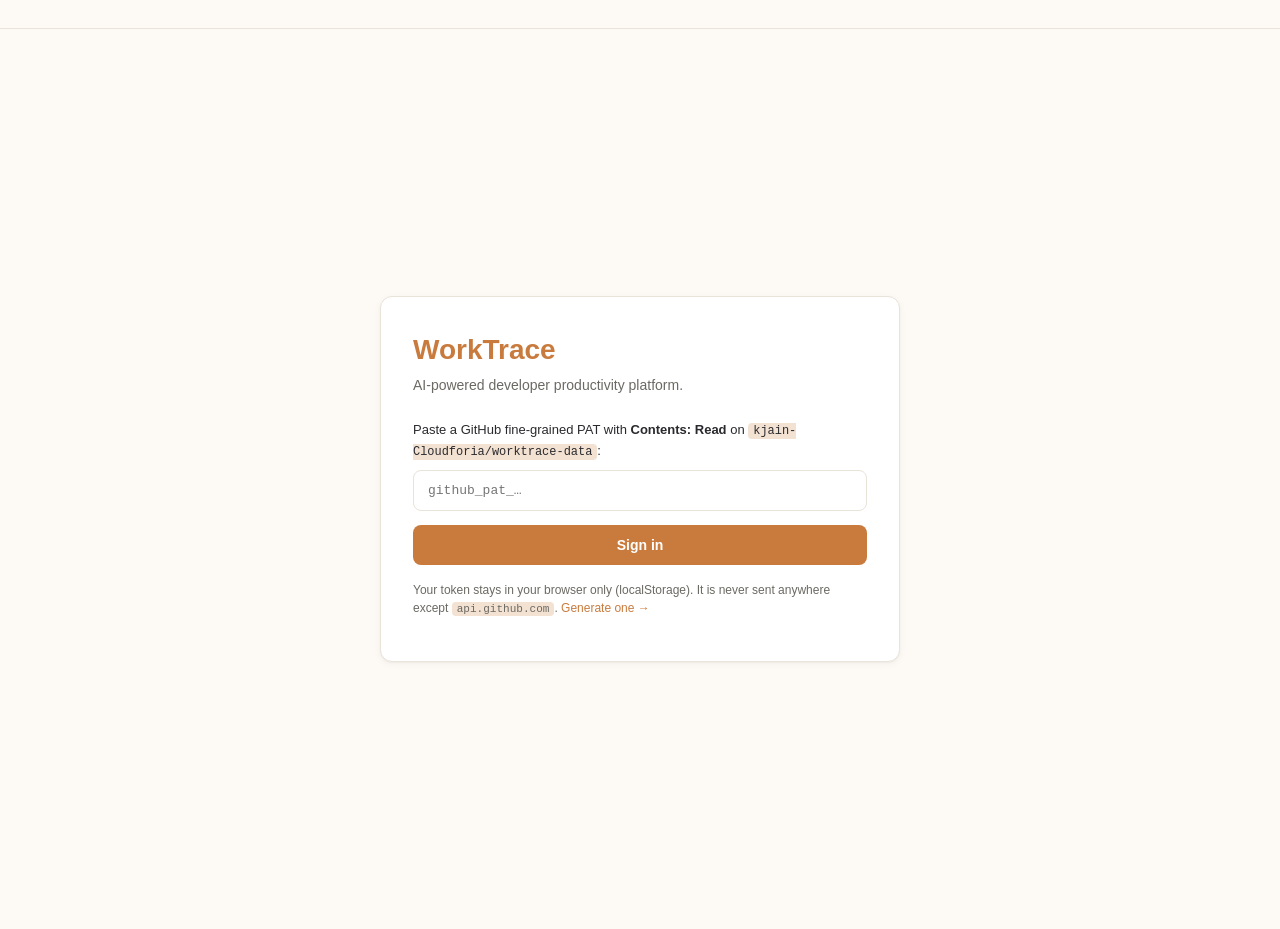
==== docs/index.html @ 78d32d36 "Phase 2: WorkTrace dashboard scaffold Vanilla HTML/JS/CSS dashboard — no framework, no build step. P" ====
<!doctype html>
<html lang="en">
<head>
  <meta charset="utf-8" />
  <meta name="viewport" content="width=device-width, initial-scale=1" />
  <title>WorkTrace — AI-Powered Developer Productivity Platform</title>
  <meta name="description" content="WorkTrace dashboard — module grid for personal productivity tracking. All data private to the team." />
  <link rel="stylesheet" href="shell.css" />
</head>
<body>

  <!--
    The shell is rendered entirely by shell.js. This skeleton only provides
    mount points so JS can take over after DOMContentLoaded.

    Mount points:
      #wt-header       — top bar (date/time, platform title, user)
      #wt-login        — first-visit login screen (PAT paste)
      #wt-app          — main app surface (grid or detail view)
      #wt-error        — fatal error banner (auth failure, etc.)

    Hide everything until JS decides what to show.
  -->

  <header id="wt-header" class="wt-header" hidden></header>

  <main id="wt-main">
    <section id="wt-login" class="wt-login" hidden>
      <div class="wt-login__panel">
        <h1>WorkTrace</h1>
        <p class="wt-login__tagline">AI-powered developer productivity platform.</p>

        <label class="wt-login__label" for="wt-pat-input">
          Paste a GitHub fine-grained PAT with <strong>Contents: Read</strong> on
          <code>kjain-Cloudforia/worktrace-data</code>:
        </label>
        <input
          id="wt-pat-input"
          type="password"
          class="wt-login__input"
          placeholder="github_pat_…"
          autocomplete="off"
          spellcheck="false" />

        <button id="wt-login-submit" class="wt-login__submit" type="button">
          Sign in
        </button>

        <p class="wt-login__hint">
          Your token stays in your browser only (localStorage). It is never sent anywhere
          except <code>api.github.com</code>. <a href="https://github.com/settings/personal-access-tokens/new" target="_blank" rel="noopener">Generate one →</a>
        </p>
        <p class="wt-login__error" id="wt-login-error" hidden></p>
      </div>
    </section>

    <section id="wt-app" class="wt-app" hidden>
      <!-- Grid (tile) view or detail view rendered here by shell.js -->
    </section>

    <section id="wt-error" class="wt-error" hidden></section>
  </main>

  <!-- module-registry is fetched at runtime so adding a module doesn't require editing index.html -->
  <script type="module" src="shell.js"></script>
</body>
</html>
---- docs/shell.css ----
/* ============================================================
   WorkTrace — shell.css
   Single shared stylesheet for the platform shell (header, grid,
   login, detail view). Module-specific styles live in their own
   modules/<m>/module.css and are loaded on demand by shell.js.
   ============================================================ */

:root {
  /* WorkTrace palette — warm + comforting (matches the project's chosen vibe).
     Hand-picked, not from a library, to keep the stylesheet zero-dependency. */
  --wt-bg:           #fdfaf6;    /* off-white, warm */
  --wt-fg:           #2a2a2e;
  --wt-fg-muted:    #6b6963;
  --wt-accent:       #c97b3d;    /* warm amber/terracotta */
  --wt-accent-soft:  #f3e2d2;
  --wt-tile-bg:      #ffffff;
  --wt-tile-border:  #e9e3da;
  --wt-tile-shadow:  0 1px 2px rgba(0,0,0,.04), 0 2px 8px rgba(0,0,0,.04);
  --wt-tile-hover:   0 2px 4px rgba(0,0,0,.06), 0 8px 24px rgba(0,0,0,.08);
  --wt-danger:       #c0392b;
  --wt-radius:       12px;
  --wt-gap:          24px;

  --wt-font-sans: -apple-system, BlinkMacSystemFont, "Segoe UI",
                  "Helvetica Neue", Arial, sans-serif;
  --wt-font-mono: ui-monospace, SFMono-Regular, "SF Mono", Menlo,
                  Consolas, "Liberation Mono", monospace;
}

* { box-sizing: border-box; }
html, body { margin: 0; padding: 0; }
body {
  font-family: var(--wt-font-sans);
  font-size: 15px;
  line-height: 1.5;
  color: var(--wt-fg);
  background: var(--wt-bg);
  min-height: 100vh;
}
a { color: var(--wt-accent); text-decoration: none; }
a:hover { text-decoration: underline; }
code { font-family: var(--wt-font-mono); font-size: 0.92em; background: var(--wt-accent-soft); padding: 1px 5px; border-radius: 4px; }

/* ---------- Header (top bar) ---------------------------------- */
.wt-header {
  display: grid;
  grid-template-columns: 1fr auto 1fr;
  align-items: center;
  gap: 16px;
  padding: 14px 24px;
  background: var(--wt-bg);
  border-bottom: 1px solid var(--wt-tile-border);
  position: sticky;
  top: 0;
  z-index: 10;
}
.wt-header__date {
  font-variant-numeric: tabular-nums;
  color: var(--wt-fg-muted);
  font-size: 14px;
}
.wt-header__title {
  font-weight: 600;
  font-size: 16px;
  text-align: center;
  letter-spacing: 0.2px;
}
.wt-header__title .wt-accent { color: var(--wt-accent); }
.wt-header__user {
  text-align: right;
  font-size: 14px;
  color: var(--wt-fg);
  display: flex;
  align-items: center;
  justify-content: flex-end;
  gap: 8px;
}
.wt-header__user-name { font-weight: 500; }
.wt-header__signout {
  background: none;
  border: 1px solid var(--wt-tile-border);
  color: var(--wt-fg-muted);
  padding: 4px 10px;
  border-radius: 6px;
  cursor: pointer;
  font-size: 12px;
}
.wt-header__signout:hover { color: var(--wt-danger); border-color: var(--wt-danger); }

/* ---------- Login screen -------------------------------------- */
.wt-login {
  min-height: calc(100vh - 0px);
  display: flex;
  align-items: center;
  justify-content: center;
  padding: 32px 16px;
}
.wt-login__panel {
  max-width: 520px;
  width: 100%;
  background: var(--wt-tile-bg);
  border: 1px solid var(--wt-tile-border);
  border-radius: var(--wt-radius);
  padding: 32px;
  box-shadow: var(--wt-tile-shadow);
}
.wt-login__panel h1 {
  margin: 0 0 4px;
  font-size: 28px;
  color: var(--wt-accent);
}
.wt-login__tagline {
  margin: 0 0 24px;
  color: var(--wt-fg-muted);
  font-size: 14px;
}
.wt-login__label {
  display: block;
  font-size: 13px;
  color: var(--wt-fg);
  margin-bottom: 8px;
}
.wt-login__input {
  width: 100%;
  padding: 12px 14px;
  border: 1px solid var(--wt-tile-border);
  border-radius: 8px;
  font-family: var(--wt-font-mono);
  font-size: 13px;
  background: #fff;
}
.wt-login__input:focus {
  outline: none;
  border-color: var(--wt-accent);
  box-shadow: 0 0 0 3px var(--wt-accent-soft);
}
.wt-login__submit {
  margin-top: 14px;
  padding: 12px 20px;
  background: var(--wt-accent);
  color: #fff;
  border: none;
  border-radius: 8px;
  font-size: 14px;
  font-weight: 600;
  cursor: pointer;
  width: 100%;
}
.wt-login__submit:hover { background: #b56930; }
.wt-login__submit:disabled { background: var(--wt-fg-muted); cursor: wait; }
.wt-login__hint {
  margin-top: 16px;
  font-size: 12px;
  color: var(--wt-fg-muted);
  line-height: 1.5;
}
.wt-login__error {
  margin-top: 12px;
  padding: 10px 12px;
  background: #fbecea;
  color: var(--wt-danger);
  border-radius: 6px;
  font-size: 13px;
}

/* ---------- App surface (grid) -------------------------------- */
.wt-app {
  max-width: 1200px;
  margin: 0 auto;
  padding: var(--wt-gap);
}
.wt-grid {
  display: grid;
  grid-template-columns: repeat(2, 1fr);
  gap: var(--wt-gap);
}
@media (max-width: 700px) {
  .wt-grid { grid-template-columns: 1fr; }
}

.wt-tile {
  background: var(--wt-tile-bg);
  border: 1px solid var(--wt-tile-border);
  border-radius: var(--wt-radius);
  padding: 20px;
  box-shadow: var(--wt-tile-shadow);
  cursor: pointer;
  transition: box-shadow 0.18s ease, transform 0.18s ease;
  min-height: 200px;
  display: flex;
  flex-direction: column;
}
.wt-tile:hover {
  box-shadow: var(--wt-tile-hover);
  transform: translateY(-2px);
}
.wt-tile__header {
  display: flex;
  justify-content: space-between;
  align-items: baseline;
  margin-bottom: 12px;
}
.wt-tile__name {
  margin: 0;
  font-size: 17px;
  font-weight: 600;
  color: var(--wt-fg);
}
.wt-tile__desc {
  font-size: 12px;
  color: var(--wt-fg-muted);
}
.wt-tile__body {
  flex: 1;
  font-size: 14px;
  color: var(--wt-fg);
  line-height: 1.5;
}
.wt-tile__placeholder {
  color: var(--wt-fg-muted);
  text-align: center;
  padding: 24px 0;
  font-size: 14px;
  font-style: italic;
}

/* ---------- Detail view --------------------------------------- */
.wt-detail {
  background: var(--wt-tile-bg);
  border: 1px solid var(--wt-tile-border);
  border-radius: var(--wt-radius);
  padding: 24px;
  box-shadow: var(--wt-tile-shadow);
}
.wt-detail__back {
  background: none;
  border: 1px solid var(--wt-tile-border);
  padding: 6px 12px;
  border-radius: 6px;
  cursor: pointer;
  color: var(--wt-fg-muted);
  font-size: 13px;
  margin-bottom: 16px;
}
.wt-detail__back:hover { color: var(--wt-fg); }
.wt-detail__title {
  margin: 0 0 16px;
  font-size: 22px;
  color: var(--wt-accent);
}

/* ---------- Error banner -------------------------------------- */
.wt-error {
  max-width: 800px;
  margin: 32px auto;
  padding: 16px 20px;
  background: #fbecea;
  border: 1px solid #f3c2bc;
  border-radius: var(--wt-radius);
  color: var(--wt-danger);
}
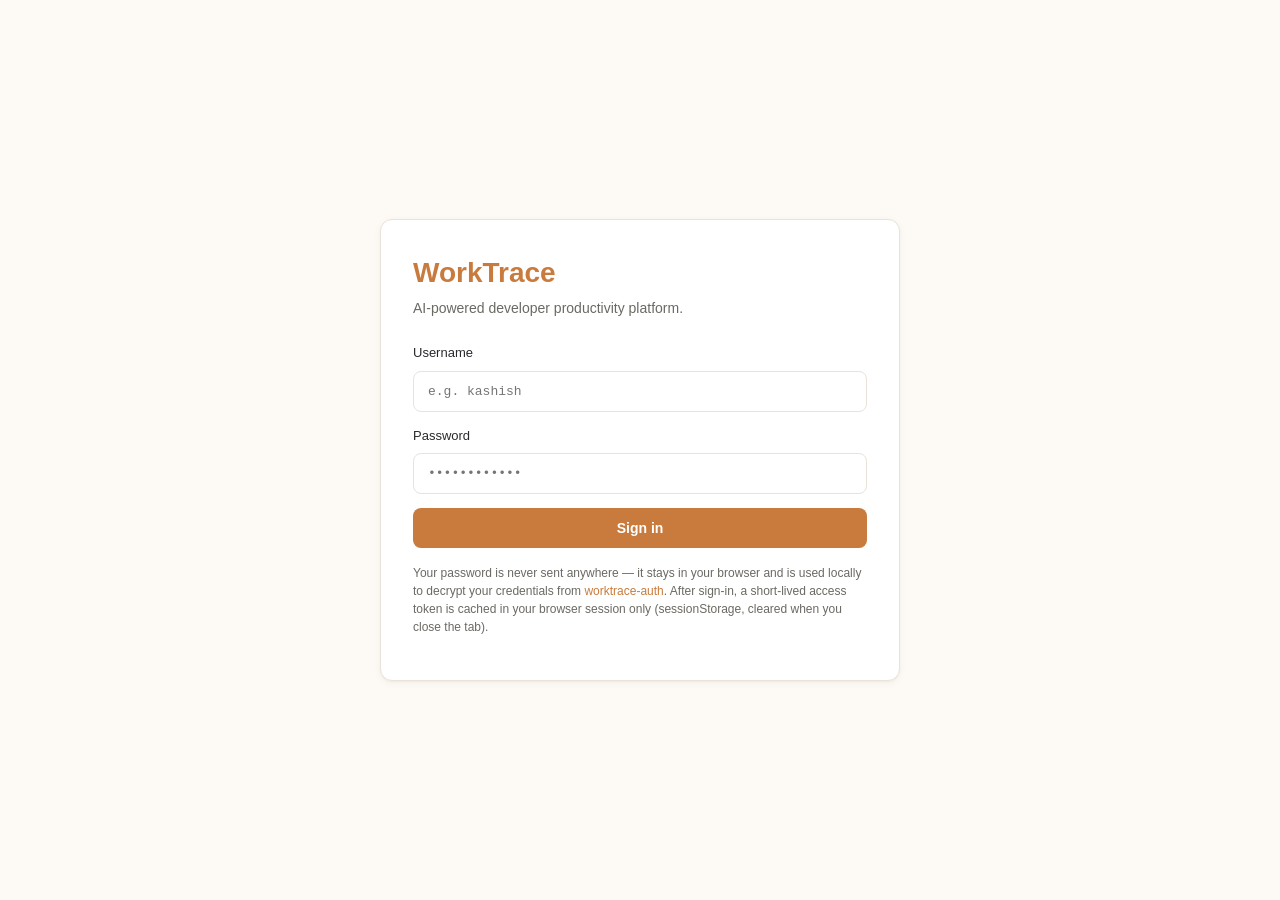
==== commit 16b9f7f7: "Phase 5c: dashboard auth refactor — username/password sign-in Replace the PAT-paste login flow with " ====
--- a/docs/index.html
+++ b/docs/index.html
@@ -30,27 +30,37 @@
         <h1>WorkTrace</h1>
         <p class="wt-login__tagline">AI-powered developer productivity platform.</p>
 
-        <label class="wt-login__label" for="wt-pat-input">
-          Paste a GitHub fine-grained PAT with <strong>Contents: Read</strong> on
-          <code>kjain-Cloudforia/worktrace-data</code>:
-        </label>
+        <label class="wt-login__label" for="wt-username-input">Username</label>
         <input
-          id="wt-pat-input"
+          id="wt-username-input"
+          type="text"
+          class="wt-login__input"
+          placeholder="e.g. kashish"
+          autocomplete="username"
+          autocapitalize="none"
+          spellcheck="false" />
+
+        <label class="wt-login__label" for="wt-password-input" style="margin-top: 14px;">Password</label>
+        <input
+          id="wt-password-input"
           type="password"
           class="wt-login__input"
-          placeholder="github_pat_…"
-          autocomplete="off"
-          spellcheck="false" />
+          placeholder="••••••••••••"
+          autocomplete="current-password" />
 
         <button id="wt-login-submit" class="wt-login__submit" type="button">
           Sign in
         </button>
 
         <p class="wt-login__hint">
-          Your token stays in your browser only (localStorage). It is never sent anywhere
-          except <code>api.github.com</code>. <a href="https://github.com/settings/personal-access-tokens/new" target="_blank" rel="noopener">Generate one →</a>
+          Your password is never sent anywhere — it stays in your browser and is used
+          locally to decrypt your credentials from
+          <a href="https://github.com/kjain-Cloudforia/worktrace-auth" target="_blank" rel="noopener">worktrace-auth</a>.
+          After sign-in, a short-lived access token is cached in your browser session only
+          (sessionStorage, cleared when you close the tab).
         </p>
         <p class="wt-login__error" id="wt-login-error" hidden></p>
+        <p class="wt-login__working" id="wt-login-working" hidden>Signing in… (deriving key — ~2s)</p>
       </div>
     </section>
 
--- a/docs/shell.css
+++ b/docs/shell.css
@@ -29,6 +29,10 @@
 
 * { box-sizing: border-box; }
 html, body { margin: 0; padding: 0; }
+/* HTML5 hidden attribute — must `!important` because class rules below
+   set explicit display values (e.g. .wt-login { display: flex }) that
+   would otherwise override the browser default. */
+[hidden] { display: none !important; }
 body {
   font-family: var(--wt-font-sans);
   font-size: 15px;
@@ -162,6 +166,27 @@
   border-radius: 6px;
   font-size: 13px;
 }
+.wt-login__working {
+  margin-top: 12px;
+  padding: 10px 12px;
+  background: var(--wt-accent-soft);
+  color: var(--wt-fg-muted);
+  border-radius: 6px;
+  font-size: 13px;
+  text-align: center;
+}
+
+/* Admin badge in header — visible when current user has is_admin=true */
+.wt-header__admin-badge {
+  background: var(--wt-accent);
+  color: #fff;
+  font-size: 10px;
+  font-weight: 700;
+  text-transform: uppercase;
+  letter-spacing: 0.5px;
+  padding: 2px 8px;
+  border-radius: 4px;
+}
 
 /* ---------- App surface (grid) -------------------------------- */
 .wt-app {
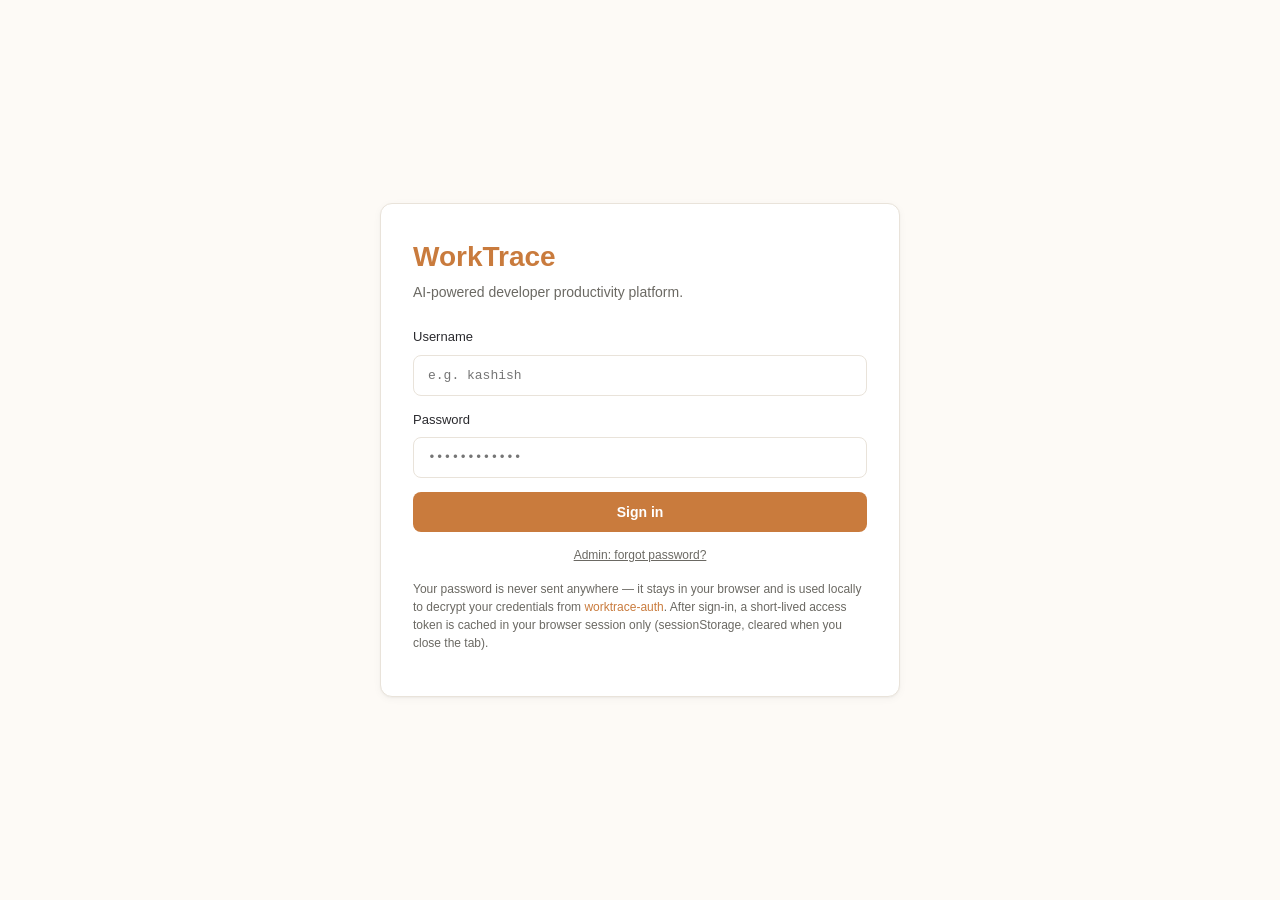
==== commit 738f4e9e: "Phase 5h: password recovery flows (escrow + recovery code) User-forgot-password flow (admin resets a" ====
--- a/docs/index.html
+++ b/docs/index.html
@@ -52,6 +52,10 @@
           Sign in
         </button>
 
+        <p class="wt-login__forgot">
+          <a href="#" id="wt-forgot-link">Admin: forgot password?</a>
+        </p>
+
         <p class="wt-login__hint">
           Your password is never sent anywhere — it stays in your browser and is used
           locally to decrypt your credentials from
@@ -71,6 +75,16 @@
     <section id="wt-error" class="wt-error" hidden></section>
   </main>
 
+  <!--
+    Modal overlay for system dialogs (change-password, etc.). shell.js
+    fills .wt-modal__panel on demand and toggles the `hidden` attribute.
+    Backdrop click + Esc both close the modal.
+  -->
+  <div id="wt-modal" class="wt-modal" hidden>
+    <div class="wt-modal__backdrop" data-wt-close="1"></div>
+    <div class="wt-modal__panel" role="dialog" aria-modal="true"></div>
+  </div>
+
   <!-- module-registry is fetched at runtime so adding a module doesn't require editing index.html -->
   <script type="module" src="shell.js"></script>
 </body>
--- a/docs/shell.css
+++ b/docs/shell.css
@@ -152,6 +152,19 @@
 }
 .wt-login__submit:hover { background: #b56930; }
 .wt-login__submit:disabled { background: var(--wt-fg-muted); cursor: wait; }
+.wt-login__forgot {
+  margin: 14px 0 0;
+  font-size: 12px;
+  text-align: center;
+  color: var(--wt-fg-muted);
+}
+.wt-login__forgot a {
+  color: var(--wt-fg-muted);
+  text-decoration: underline;
+}
+.wt-login__forgot a:hover {
+  color: var(--wt-accent);
+}
 .wt-login__hint {
   margin-top: 16px;
   font-size: 12px;
@@ -188,6 +201,136 @@
   border-radius: 4px;
 }
 
+/* "Change password" button in header */
+.wt-header__changepw {
+  background: none;
+  border: 1px solid var(--wt-tile-border);
+  color: var(--wt-fg-muted);
+  padding: 4px 10px;
+  border-radius: 6px;
+  cursor: pointer;
+  font-size: 12px;
+  margin-right: 6px;
+}
+.wt-header__changepw:hover { color: var(--wt-fg); border-color: var(--wt-accent); }
+
+/* ---------- Modal overlay ----------------------------------- */
+.wt-modal {
+  position: fixed;
+  inset: 0;
+  z-index: 100;
+  display: flex;
+  align-items: center;
+  justify-content: center;
+  padding: 16px;
+}
+.wt-modal__backdrop {
+  position: absolute;
+  inset: 0;
+  background: rgba(20, 18, 16, 0.5);
+}
+.wt-modal__panel {
+  position: relative;
+  background: var(--wt-tile-bg);
+  border-radius: var(--wt-radius);
+  padding: 28px 28px 22px;
+  width: 100%;
+  max-width: 480px;
+  box-shadow: 0 14px 60px rgba(0, 0, 0, 0.22);
+  max-height: 90vh;
+  overflow-y: auto;
+}
+.wt-modal__panel h2 {
+  margin: 0 0 4px;
+  font-size: 20px;
+  color: var(--wt-accent);
+}
+.wt-modal__lead {
+  margin: 0 0 18px;
+  color: var(--wt-fg-muted);
+  font-size: 13px;
+}
+.wt-modal__field { margin-bottom: 14px; }
+.wt-modal__field label {
+  display: block;
+  font-size: 13px;
+  margin-bottom: 4px;
+  color: var(--wt-fg);
+}
+.wt-modal__field input {
+  width: 100%;
+  padding: 10px 12px;
+  border: 1px solid var(--wt-tile-border);
+  border-radius: 8px;
+  font-family: var(--wt-font-mono);
+  font-size: 13px;
+  background: #fff;
+}
+.wt-modal__field input:focus {
+  outline: none;
+  border-color: var(--wt-accent);
+  box-shadow: 0 0 0 3px var(--wt-accent-soft);
+}
+.wt-modal__hint {
+  font-size: 11px;
+  color: var(--wt-fg-muted);
+  margin: 4px 0 0;
+}
+
+.wt-modal__actions {
+  display: flex;
+  justify-content: flex-end;
+  gap: 10px;
+  margin-top: 18px;
+}
+.wt-modal__cancel,
+.wt-modal__submit {
+  padding: 9px 18px;
+  border-radius: 8px;
+  font-size: 14px;
+  font-weight: 600;
+  cursor: pointer;
+  border: none;
+}
+.wt-modal__cancel {
+  background: none;
+  color: var(--wt-fg-muted);
+  border: 1px solid var(--wt-tile-border);
+}
+.wt-modal__cancel:hover { color: var(--wt-fg); }
+.wt-modal__submit {
+  background: var(--wt-accent);
+  color: #fff;
+}
+.wt-modal__submit:hover { background: #b56930; }
+.wt-modal__submit:disabled { background: var(--wt-fg-muted); cursor: wait; }
+
+.wt-modal__error {
+  margin-top: 12px;
+  padding: 10px 12px;
+  background: #fbecea;
+  color: var(--wt-danger);
+  border-radius: 6px;
+  font-size: 13px;
+}
+.wt-modal__working {
+  margin-top: 12px;
+  padding: 10px 12px;
+  background: var(--wt-accent-soft);
+  color: var(--wt-fg-muted);
+  border-radius: 6px;
+  font-size: 13px;
+  text-align: center;
+}
+.wt-modal__success {
+  margin-top: 12px;
+  padding: 12px 14px;
+  background: #e8f5ec;
+  color: #1e7a3b;
+  border-radius: 6px;
+  font-size: 13px;
+}
+
 /* ---------- App surface (grid) -------------------------------- */
 .wt-app {
   max-width: 1200px;
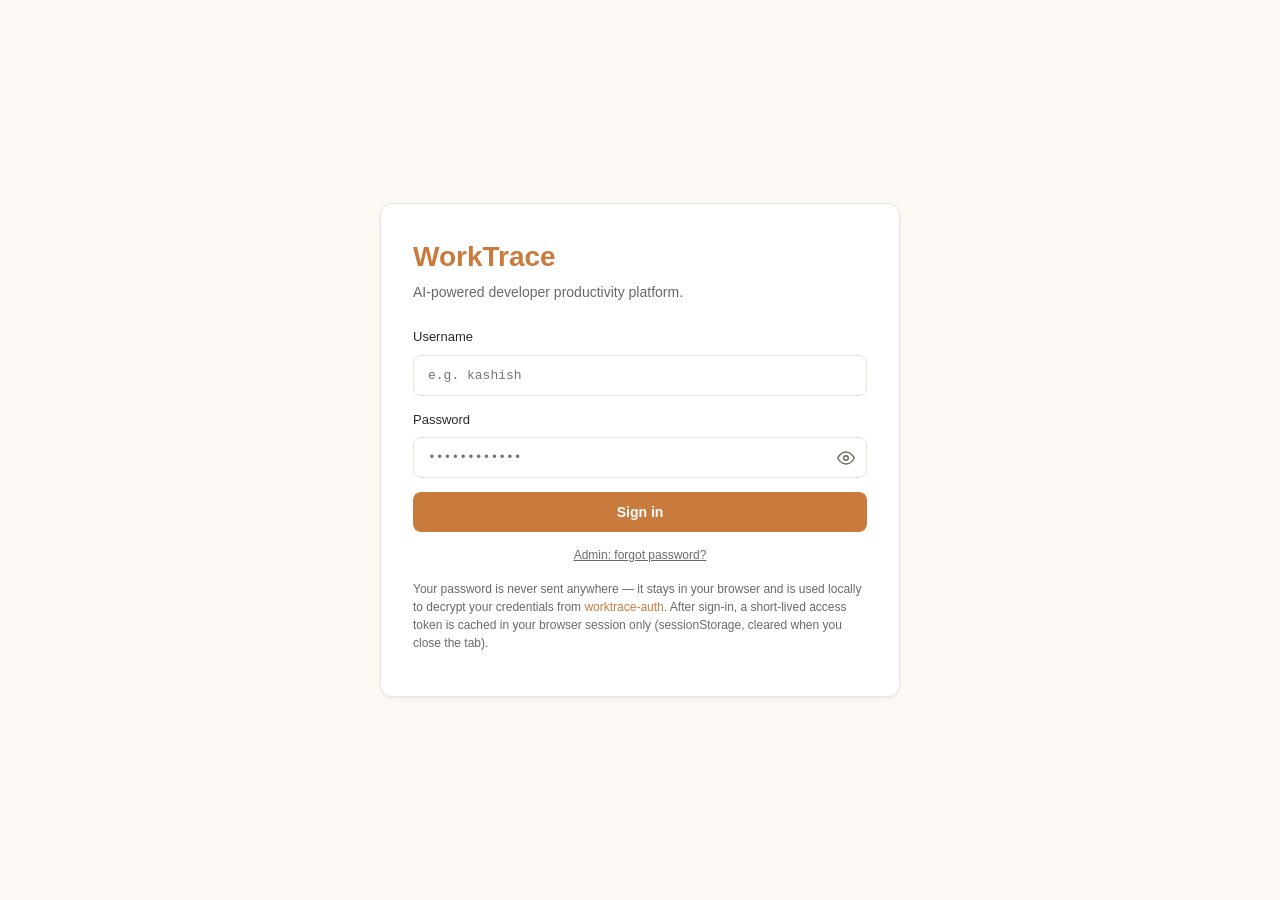
==== commit 4e26b8ac: "Audit pass: fix modal close leak, dedupe, doc drift, indentation, test coverage Comprehensive code a" ====
--- a/docs/index.html
+++ b/docs/index.html
@@ -14,8 +14,8 @@
     mount points so JS can take over after DOMContentLoaded.
 
     Mount points:
-      #wt-header       — top bar (date/time, platform title, user)
-      #wt-login        — first-visit login screen (PAT paste)
+      #wt-header       — top bar (date/time, platform title, user, action buttons)
+      #wt-login        — login screen (username + password, plus "forgot password")
       #wt-app          — main app surface (grid or detail view)
       #wt-error        — fatal error banner (auth failure, etc.)
 
--- a/docs/shell.css
+++ b/docs/shell.css
@@ -171,6 +171,58 @@
   color: var(--wt-fg-muted);
   line-height: 1.5;
 }
+
+/* ---------- Password field with reveal toggle ------------------
+   Browser-native password-reveal controls are inconsistent across
+   browsers (Safari hides on blur, Firefox shows nothing). We replace
+   them with our own toggle, painted by passwordField() in JS.
+   ----------------------------------------------------------------- */
+.wt-pw-field {
+  position: relative;
+  display: block;
+}
+/* Make room for the toggle button on the right edge of the input. */
+.wt-pw-field > input {
+  padding-right: 40px !important;
+}
+/* Hide the Edge/IE native reveal/clear icons so we don't stack two
+   competing controls. WebKit / Chrome render their own UI via
+   credentials-auto-fill-button (1Password etc.) which doesn't
+   interfere visually with our toggle, so leave it alone. */
+.wt-pw-field > input::-ms-reveal,
+.wt-pw-field > input::-ms-clear {
+  display: none;
+}
+.wt-pw-toggle {
+  position: absolute;
+  right: 6px;
+  top: 50%;
+  transform: translateY(-50%);
+  background: none;
+  border: none;
+  cursor: pointer;
+  padding: 6px;
+  border-radius: 4px;
+  color: var(--wt-fg-muted);
+  display: inline-flex;
+  align-items: center;
+  justify-content: center;
+  line-height: 0;
+}
+.wt-pw-toggle:hover {
+  color: var(--wt-accent);
+  background: var(--wt-accent-soft);
+}
+.wt-pw-toggle:focus {
+  outline: none;
+  color: var(--wt-accent);
+  box-shadow: 0 0 0 2px var(--wt-accent-soft);
+}
+.wt-pw-toggle svg {
+  width: 18px;
+  height: 18px;
+  display: block;
+}
 .wt-login__error {
   margin-top: 12px;
   padding: 10px 12px;
